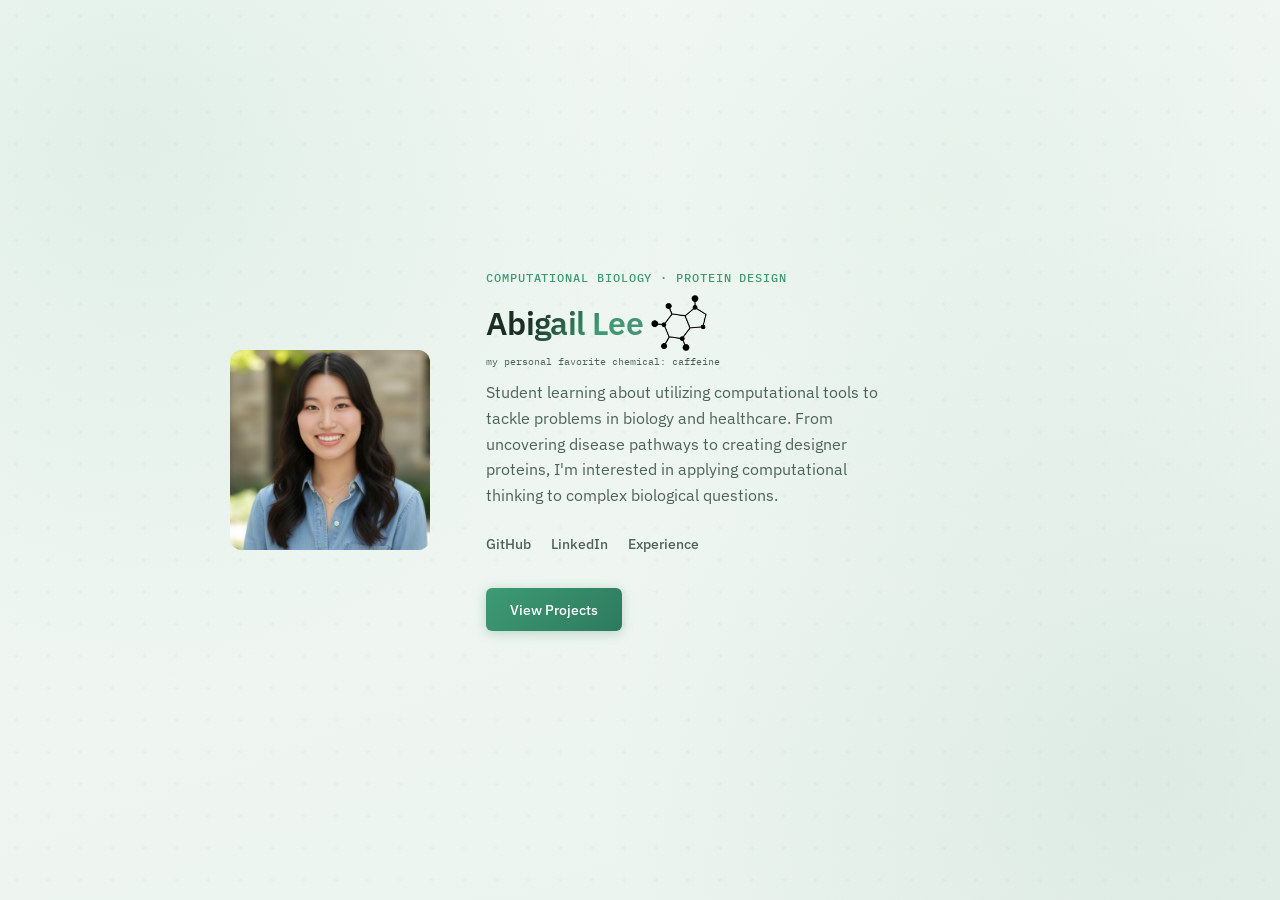
==== index.html @ e48bbbf2 "Rebuild personal site with projects and experience pages. Replace the old Modak template with a cust" ====
<!DOCTYPE html>
<html lang="en">
<head>
  <meta charset="utf-8">
  <meta name="viewport" content="width=device-width, initial-scale=1">
  <title>Abigail Lee</title>
  <meta name="description" content="Abigail Lee — protein design and computational biology">
  <link rel="preconnect" href="https://fonts.googleapis.com">
  <link rel="preconnect" href="https://fonts.gstatic.com" crossorigin>
  <link href="https://fonts.googleapis.com/css2?family=IBM+Plex+Mono:wght@500&family=IBM+Plex+Sans:wght@400;500;600&display=swap" rel="stylesheet">
  <link rel="stylesheet" href="css/main.css">
</head>
<body>
  <main class="page">
    <div class="card">
      <img class="headshot" src="images/headshot.jpg" alt="Abigail Lee">

      <div class="content">
        <p class="eyebrow">Computational Biology · Protein Design</p>
        <div class="name-block">
          <div class="name-line">
            <h1 class="name">Abigail Lee</h1>
            <img class="caffeine" src="images/caffeine.jpg" alt="Caffeine molecule">
          </div>
          <p class="caffeine-caption">my personal favorite chemical: caffeine</p>
        </div>
        <p class="bio">
            Student learning about utilizing computational tools to tackle problems 
            in biology and healthcare. From uncovering disease pathways to creating designer proteins,
            I'm interested in applying computational thinking to complex biological questions.
        </p>

        <nav class="links" aria-label="Social links">
          <a href="https://github.com/abbydaeun" target="_blank" rel="noopener noreferrer">GitHub</a>
          <a href="https://www.linkedin.com/in/abigail-lee-3aa8171b7/" target="_blank" rel="noopener noreferrer">LinkedIn</a>
          <a href="experience.html">Experience</a>
        </nav>

        <a class="btn" href="projects.html">View Projects</a>
      </div>
    </div>
  </main>
</body>
</html>
---- css/main.css ----
*,
*::before,
*::after {
  box-sizing: border-box;
  margin: 0;
  padding: 0;
}

:root {
  --bg: #f4f9f6;
  --bg-warm: #eaf3ed;
  --text: #1a2e24;
  --text-muted: #4d6358;
  --accent: #2d7a5f;
  --accent-hover: #1f5c47;
  --helix: #3d9b73;
  --sheet: #6bb88a;
  --coil: #4a8f7a;
  --backbone: #2a5244;
  --border: #cfe0d6;
  --card: #ffffff;
  --shadow: 0 4px 24px rgba(45, 122, 95, 0.12);
}

html,
body {
  height: 100%;
  overflow: hidden;
}

body {
  font-family: "IBM Plex Sans", -apple-system, BlinkMacSystemFont, "Segoe UI", sans-serif;
  background:
    radial-gradient(circle at 10% 15%, rgba(61, 155, 115, 0.1) 0%, transparent 40%),
    radial-gradient(circle at 90% 85%, rgba(74, 143, 122, 0.09) 0%, transparent 40%),
    radial-gradient(circle at 75% 20%, rgba(107, 184, 138, 0.08) 0%, transparent 35%),
    linear-gradient(160deg, var(--bg) 0%, var(--bg-warm) 100%);
  color: var(--text);
  line-height: 1.6;
  -webkit-font-smoothing: antialiased;
}

/* faint Cα backbone dot lattice */
body::before {
  content: "";
  position: fixed;
  inset: 0;
  background-image: radial-gradient(circle, rgba(45, 122, 95, 0.14) 1.2px, transparent 1.2px);
  background-size: 32px 32px;
  pointer-events: none;
  opacity: 0.45;
}


.page {
  position: relative;
  z-index: 1;
  height: 100vh;
  display: flex;
  align-items: center;
  justify-content: center;
  padding: 2rem;
}

.card {
  display: flex;
  align-items: center;
  gap: 3.5rem;
  max-width: 820px;
  width: 100%;
}

.headshot {
  flex-shrink: 0;
  display: block;
  width: 200px;
  height: 200px;
  border-radius: 12px;
  object-fit: cover;
  object-position: center 22%;
  background: var(--border);
}

.content {
  flex: 1;
  min-width: 0;
}

.eyebrow {
  font-family: "IBM Plex Mono", monospace;
  font-size: 0.72rem;
  font-weight: 500;
  letter-spacing: 0.08em;
  text-transform: uppercase;
  color: var(--helix);
  margin-bottom: 0.5rem;
}

.name-block {
  margin-bottom: 0.75rem;
}

.name-line {
  display: flex;
  align-items: center;
  gap: 0.5rem;
}

.name {
  font-size: 2rem;
  font-weight: 600;
  letter-spacing: -0.02em;
  margin-bottom: 0;
  background: linear-gradient(120deg, var(--text) 30%, var(--helix) 70%, var(--coil) 100%);
  -webkit-background-clip: text;
  -webkit-text-fill-color: transparent;
  background-clip: text;
}

.caffeine {
  width: 56px;
  height: auto;
  flex-shrink: 0;
  display: block;
}

.caffeine-caption {
  font-family: "IBM Plex Mono", monospace;
  font-size: 0.62rem;
  line-height: 1.35;
  color: var(--text-muted);
  margin-top: 0.25rem;
}

.bio {
  font-size: 1rem;
  color: var(--text-muted);
  max-width: 42ch;
  margin-bottom: 1.5rem;
}

.links {
  display: flex;
  gap: 1.25rem;
  margin-bottom: 2rem;
}

.links a {
  color: var(--text-muted);
  text-decoration: none;
  font-size: 0.9rem;
  font-weight: 500;
  transition: color 0.2s;
}

.links a:hover {
  color: var(--accent);
}

.btn {
  display: inline-block;
  padding: 0.65rem 1.5rem;
  background: linear-gradient(135deg, var(--helix) 0%, var(--accent) 100%);
  color: #fff;
  text-decoration: none;
  font-size: 0.9rem;
  font-weight: 500;
  border-radius: 6px;
  transition: opacity 0.2s, transform 0.2s;
  box-shadow: 0 2px 12px rgba(45, 122, 95, 0.28);
}

.btn:hover {
  opacity: 0.92;
  transform: translateY(-1px);
}

.btn-outline {
  background: transparent;
  color: var(--accent);
  border: 1.5px solid var(--accent);
  box-shadow: none;
}

.btn-outline:hover {
  background: var(--accent);
  color: #fff;
  opacity: 1;
}

/* Projects page */
.projects-page .card {
  flex-direction: column;
  align-items: stretch;
  max-width: 640px;
  gap: 2rem;
}

.projects-header {
  display: flex;
  align-items: baseline;
  justify-content: space-between;
  gap: 1rem;
}

.projects-header h1 {
  font-size: 1.75rem;
  font-weight: 600;
  letter-spacing: -0.02em;
  color: var(--text);
}

.project-list {
  list-style: none;
  display: flex;
  flex-direction: column;
  gap: 1rem;
}

.project-item {
  display: block;
  padding: 1.25rem 1.5rem;
  background: rgba(255, 255, 255, 0.88);
  backdrop-filter: blur(4px);
  border: 1px solid var(--border);
  border-left: 4px solid var(--helix);
  border-radius: 8px;
  text-decoration: none;
  color: inherit;
  transition: border-color 0.2s, box-shadow 0.2s, transform 0.2s;
}

.project-item:hover {
  border-left-color: var(--sheet);
  box-shadow: var(--shadow);
  transform: translateX(3px);
}

.project-item h2 {
  font-size: 1.05rem;
  font-weight: 600;
  margin-bottom: 0.25rem;
}

.project-item p {
  font-size: 0.875rem;
  color: var(--text-muted);
}

.project-tags {
  font-family: "IBM Plex Mono", monospace;
  font-size: 0.75rem;
  color: var(--backbone);
  margin-top: 0.5rem;
  letter-spacing: 0.02em;
}

html:has(.projects-page),
body:has(.projects-page) {
  height: auto;
  min-height: 100%;
  overflow: auto;
}

.projects-page {
  min-height: 100vh;
  height: auto;
  align-items: flex-start;
  padding-top: 3rem;
  padding-bottom: 3rem;
}

.projects-page .card {
  max-width: 720px;
}

.experience-card {
  padding: 2rem 2.25rem;
  background: rgba(255, 255, 255, 0.88);
  backdrop-filter: blur(4px);
  border: 1px solid var(--border);
  border-radius: 12px;
  box-shadow: var(--shadow);
}

.experience-list {
  list-style: none;
  display: flex;
  flex-direction: column;
  gap: 1.25rem;
}

.experience-item {
  padding-bottom: 1.25rem;
  border-bottom: 1px solid var(--border);
}

.experience-item:last-child {
  padding-bottom: 0;
  border-bottom: none;
}

.experience-item h2 {
  font-size: 1rem;
  font-weight: 600;
  margin-bottom: 0.25rem;
}

.experience-meta {
  font-family: "IBM Plex Mono", monospace;
  font-size: 0.72rem;
  color: var(--backbone);
  margin-bottom: 0;
  letter-spacing: 0.02em;
}

@media (max-width: 700px) {
  .card {
    flex-direction: column;
    text-align: center;
    gap: 2rem;
  }

  .name-line {
    justify-content: center;
  }

  .bio {
    max-width: none;
  }

  .links {
    justify-content: center;
  }

  .headshot {
    width: 160px;
    height: 160px;
  }

  .projects-header {
    flex-direction: column;
    align-items: center;
    text-align: center;
  }
}
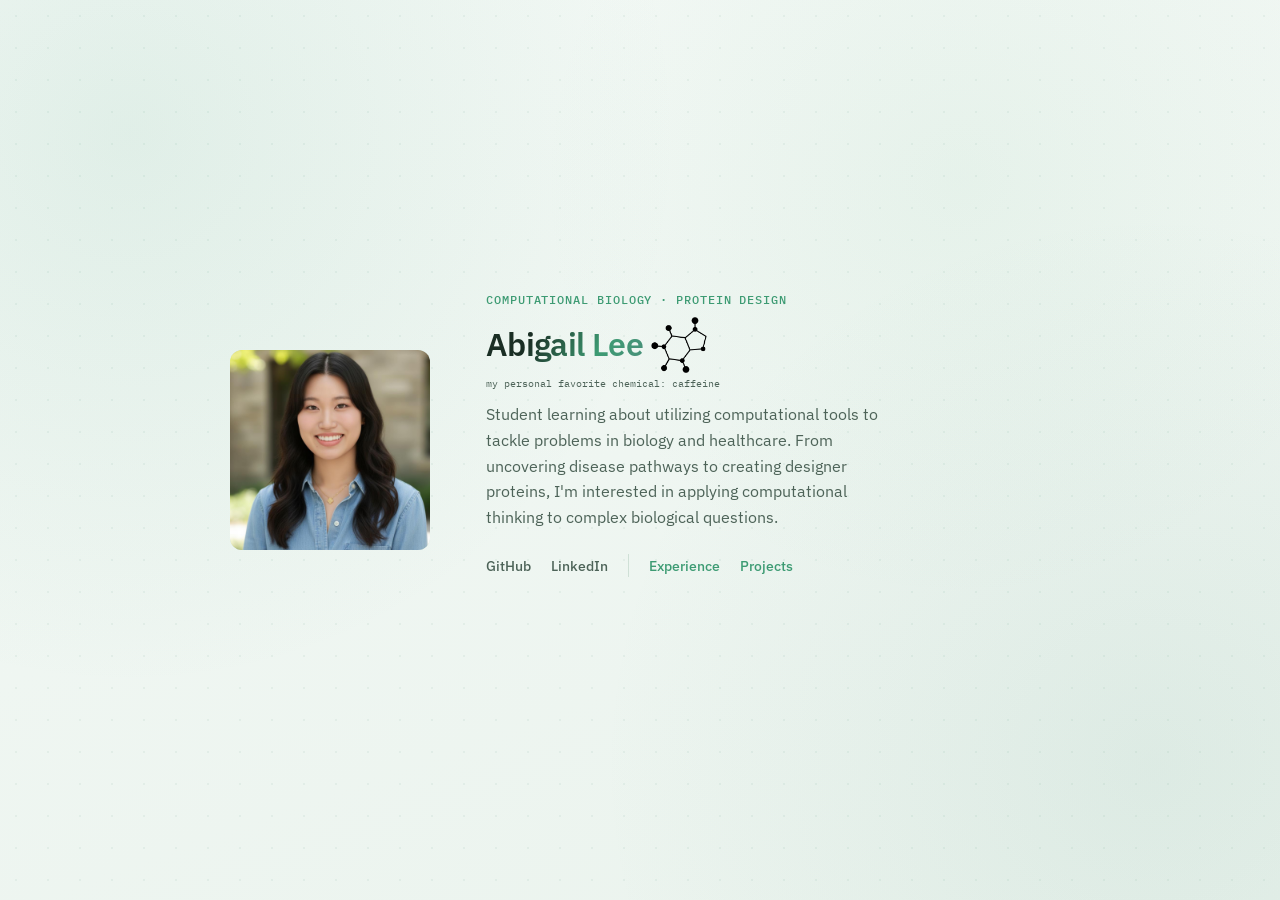
==== commit 9832fca0: "reformatted experience page" ====
--- a/index.html
+++ b/index.html
@@ -34,9 +34,8 @@
           <a href="https://github.com/abbydaeun" target="_blank" rel="noopener noreferrer">GitHub</a>
           <a href="https://www.linkedin.com/in/abigail-lee-3aa8171b7/" target="_blank" rel="noopener noreferrer">LinkedIn</a>
           <a href="experience.html">Experience</a>
+          <a href="projects.html">Projects</a>
         </nav>
-
-        <a class="btn" href="projects.html">View Projects</a>
       </div>
     </div>
   </main>
--- a/css/main.css
+++ b/css/main.css
@@ -153,8 +153,21 @@
   transition: color 0.2s;
 }
 
+.links a:not([target="_blank"]) {
+  color: var(--helix);
+}
+
+.links a[href="experience.html"] {
+  border-left: 1px solid var(--border);
+  padding-left: 1.25rem;
+}
+
 .links a:hover {
   color: var(--accent);
+}
+
+.links a:not([target="_blank"]):hover {
+  color: var(--sheet);
 }
 
 .btn {
@@ -208,51 +221,17 @@
   font-weight: 600;
   letter-spacing: -0.02em;
   color: var(--text);
-}
-
-.project-list {
-  list-style: none;
-  display: flex;
-  flex-direction: column;
-  gap: 1rem;
-}
-
-.project-item {
+  margin-bottom: 0;
+}
+
+.project-link {
   display: block;
-  padding: 1.25rem 1.5rem;
-  background: rgba(255, 255, 255, 0.88);
-  backdrop-filter: blur(4px);
-  border: 1px solid var(--border);
-  border-left: 4px solid var(--helix);
-  border-radius: 8px;
   text-decoration: none;
   color: inherit;
-  transition: border-color 0.2s, box-shadow 0.2s, transform 0.2s;
-}
-
-.project-item:hover {
-  border-left-color: var(--sheet);
-  box-shadow: var(--shadow);
-  transform: translateX(3px);
-}
-
-.project-item h2 {
-  font-size: 1.05rem;
-  font-weight: 600;
-  margin-bottom: 0.25rem;
-}
-
-.project-item p {
-  font-size: 0.875rem;
-  color: var(--text-muted);
-}
-
-.project-tags {
-  font-family: "IBM Plex Mono", monospace;
-  font-size: 0.75rem;
-  color: var(--backbone);
-  margin-top: 0.5rem;
-  letter-spacing: 0.02em;
+}
+
+.project-link:hover h2 {
+  color: var(--accent);
 }
 
 html:has(.projects-page),
@@ -268,6 +247,13 @@
   align-items: flex-start;
   padding-top: 3rem;
   padding-bottom: 3rem;
+}
+
+.experience-page {
+  align-items: center;
+  justify-content: center;
+  padding-top: 2rem;
+  padding-bottom: 2rem;
 }
 
 .projects-page .card {
@@ -283,11 +269,108 @@
   box-shadow: var(--shadow);
 }
 
+.experience-header {
+  align-items: flex-start;
+}
+
+.back-link {
+  color: var(--text-muted);
+  text-decoration: none;
+  font-size: 0.9rem;
+  font-weight: 500;
+  transition: color 0.2s;
+  flex-shrink: 0;
+}
+
+.back-link:hover {
+  color: var(--accent);
+}
+
+.experience-page .card {
+  gap: 1.25rem;
+}
+
+.experience-page .experience-card {
+  padding: 1.5rem 2rem;
+  background: rgba(255, 255, 255, 0.62);
+  backdrop-filter: blur(8px);
+  border: 1px solid rgba(207, 224, 214, 0.75);
+  border-radius: 12px;
+  box-shadow: none;
+}
+
+.title-icon {
+  width: 44px;
+  height: auto;
+  flex-shrink: 0;
+  display: block;
+  transform: translateY(0.06em);
+}
+
+.title-caption {
+  font-family: "IBM Plex Mono", monospace;
+  font-size: 0.62rem;
+  line-height: 1.35;
+  color: var(--text-muted);
+  margin-top: 0.25rem;
+}
+
+.experience-page .experience-title-line h1 {
+  font-size: 1.5rem;
+}
+
+.experience-page .title-icon {
+  width: 36px;
+}
+
+.experience-page .title-caption {
+  font-size: 0.58rem;
+  margin-top: 0.15rem;
+}
+
+.experience-section + .experience-section {
+  margin-top: 1.75rem;
+}
+
+.experience-page .experience-section + .experience-section {
+  margin-top: 1rem;
+}
+
+.experience-section-title {
+  font-size: 0.85rem;
+  font-family: "IBM Plex Mono", monospace;
+  font-weight: 500;
+  letter-spacing: 0.08em;
+  text-transform: uppercase;
+  color: var(--helix);
+  margin-bottom: 1rem;
+}
+
+.experience-page .experience-section-title {
+  font-size: 0.75rem;
+  margin-bottom: 0.5rem;
+}
+
+.experience-title-line {
+  display: flex;
+  align-items: center;
+  gap: 0.25rem;
+}
+
+.experience-title-line h1 {
+  margin-bottom: 0;
+  line-height: 1;
+}
+
 .experience-list {
   list-style: none;
   display: flex;
   flex-direction: column;
   gap: 1.25rem;
+}
+
+.experience-page .experience-list {
+  gap: 0.5rem;
 }
 
 .experience-item {
@@ -295,6 +378,14 @@
   border-bottom: 1px solid var(--border);
 }
 
+.experience-page .experience-item {
+  display: flex;
+  justify-content: space-between;
+  align-items: baseline;
+  gap: 1rem;
+  padding-bottom: 0.5rem;
+}
+
 .experience-item:last-child {
   padding-bottom: 0;
   border-bottom: none;
@@ -303,7 +394,23 @@
 .experience-item h2 {
   font-size: 1rem;
   font-weight: 600;
+  margin-bottom: 0;
+}
+
+.experience-page .experience-item h2 {
+  flex: 1;
+  min-width: 0;
+  font-size: 0.82rem;
+  font-weight: 500;
+  line-height: 1.35;
+}
+
+.experience-item:has(.experience-meta) h2 {
   margin-bottom: 0.25rem;
+}
+
+.experience-page .experience-item:has(.experience-meta) h2 {
+  margin-bottom: 0;
 }
 
 .experience-meta {
@@ -312,6 +419,13 @@
   color: var(--backbone);
   margin-bottom: 0;
   letter-spacing: 0.02em;
+}
+
+.experience-page .experience-meta {
+  flex-shrink: 0;
+  font-size: 0.62rem;
+  text-align: right;
+  white-space: nowrap;
 }
 
 @media (max-width: 700px) {
@@ -343,4 +457,15 @@
     align-items: center;
     text-align: center;
   }
-}
+
+  .experience-page .experience-item {
+    flex-direction: column;
+    align-items: flex-start;
+    gap: 0.15rem;
+  }
+
+  .experience-page .experience-meta {
+    text-align: left;
+    white-space: normal;
+  }
+}
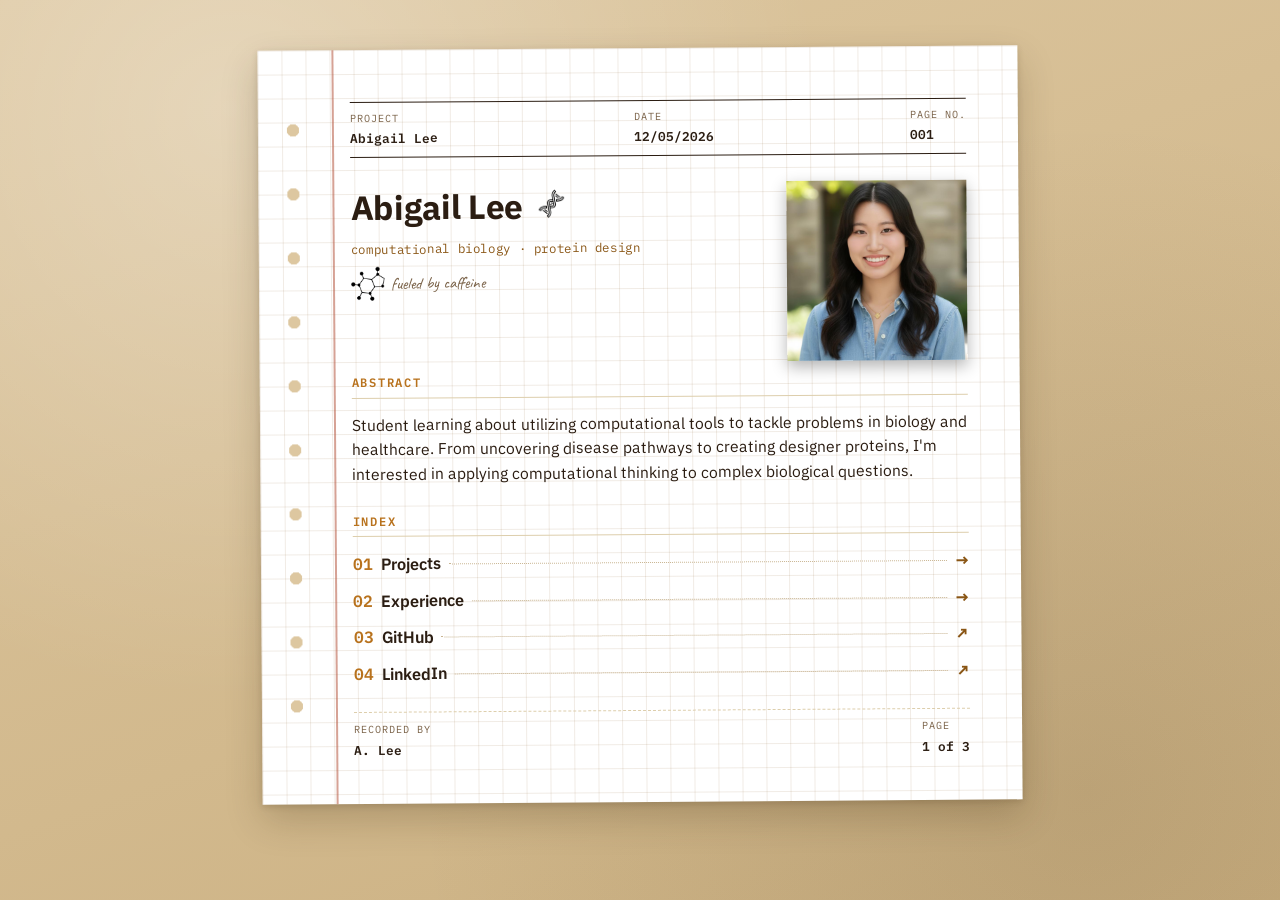
==== commit 115729c3: "Redesign site as a chemistry lab notebook" ====
--- a/index.html
+++ b/index.html
@@ -7,37 +7,72 @@
   <meta name="description" content="Abigail Lee — protein design and computational biology">
   <link rel="preconnect" href="https://fonts.googleapis.com">
   <link rel="preconnect" href="https://fonts.gstatic.com" crossorigin>
-  <link href="https://fonts.googleapis.com/css2?family=IBM+Plex+Mono:wght@500&family=IBM+Plex+Sans:wght@400;500;600&display=swap" rel="stylesheet">
+  <link href="https://fonts.googleapis.com/css2?family=Caveat:wght@600&family=IBM+Plex+Mono:wght@400;500;600&family=IBM+Plex+Sans:wght@400;500;600;700&display=swap" rel="stylesheet">
   <link rel="stylesheet" href="css/main.css">
 </head>
 <body>
-  <main class="page">
-    <div class="card">
-      <img class="headshot" src="images/headshot.jpg" alt="Abigail Lee">
+  <div class="notebook-wrap">
+    <div class="notebook">
+      <div class="notebook-meta">
+        <div><span class="meta-label">Project</span><span class="meta-value">Abigail Lee</span></div>
+        <div><span class="meta-label">Date</span><span class="meta-value" id="lab-date">--/--/----</span></div>
+        <div><span class="meta-label">Page No.</span><span class="meta-value">001</span></div>
+      </div>
 
-      <div class="content">
-        <p class="eyebrow">Computational Biology · Protein Design</p>
-        <div class="name-block">
-          <div class="name-line">
-            <h1 class="name">Abigail Lee</h1>
-            <img class="caffeine" src="images/caffeine.jpg" alt="Caffeine molecule">
-          </div>
-          <p class="caffeine-caption">my personal favorite chemical: caffeine</p>
-        </div>
-        <p class="bio">
-            Student learning about utilizing computational tools to tackle problems 
-            in biology and healthcare. From uncovering disease pathways to creating designer proteins,
-            I'm interested in applying computational thinking to complex biological questions.
-        </p>
+      <img class="stamp-photo" src="images/headshot.jpg" alt="Abigail Lee">
 
-        <nav class="links" aria-label="Social links">
-          <a href="https://github.com/abbydaeun" target="_blank" rel="noopener noreferrer">GitHub</a>
-          <a href="https://www.linkedin.com/in/abigail-lee-3aa8171b7/" target="_blank" rel="noopener noreferrer">LinkedIn</a>
-          <a href="experience.html">Experience</a>
-          <a href="projects.html">Projects</a>
-        </nav>
+      <div class="notebook-title-row">
+        <h1 class="notebook-title">Abigail Lee</h1>
+        <img class="title-icon" src="images/dna.png" alt="DNA helix">
+      </div>
+      <p class="notebook-tagline">computational biology &middot; protein design</p>
+      <p class="fact-line"><img src="images/caffeine.jpg" alt="Caffeine molecule"> fueled by caffeine</p>
+
+      <p class="section-label">Abstract</p>
+      <p class="notebook-text">
+        Student learning about utilizing computational tools to tackle problems in biology
+        and healthcare. From uncovering disease pathways to creating designer proteins, I'm
+        interested in applying computational thinking to complex biological questions.
+      </p>
+
+      <p class="section-label">Index</p>
+      <nav class="notebook-index" aria-label="Site navigation">
+        <a class="index-item" href="projects.html">
+          <span class="index-num">01</span>
+          <span class="index-name">Projects</span>
+          <span class="index-leader"></span>
+          <span class="index-arrow">&rarr;</span>
+        </a>
+        <a class="index-item" href="experience.html">
+          <span class="index-num">02</span>
+          <span class="index-name">Experience</span>
+          <span class="index-leader"></span>
+          <span class="index-arrow">&rarr;</span>
+        </a>
+        <a class="index-item" href="https://github.com/abbydaeun" target="_blank" rel="noopener noreferrer">
+          <span class="index-num">03</span>
+          <span class="index-name">GitHub</span>
+          <span class="index-leader"></span>
+          <span class="index-arrow">&#8599;</span>
+        </a>
+        <a class="index-item" href="https://www.linkedin.com/in/abigail-lee-3aa8171b7/" target="_blank" rel="noopener noreferrer">
+          <span class="index-num">04</span>
+          <span class="index-name">LinkedIn</span>
+          <span class="index-leader"></span>
+          <span class="index-arrow">&#8599;</span>
+        </a>
+      </nav>
+
+      <div class="notebook-footer">
+        <div><span class="meta-label">Recorded by</span><span class="meta-value">A. Lee</span></div>
+        <div><span class="meta-label">Page</span><span class="meta-value">1 of 3</span></div>
       </div>
     </div>
-  </main>
+  </div>
+
+  <script>
+    var now = new Date();
+    document.getElementById('lab-date').textContent = now.toLocaleDateString('en-US', { month: '2-digit', day: '2-digit', year: 'numeric' });
+  </script>
 </body>
 </html>
--- a/css/main.css
+++ b/css/main.css
@@ -4,468 +4,390 @@
   box-sizing: border-box;
   margin: 0;
   padding: 0;
+  cursor: url("../images/pencil-cursor.svg") 5 32, url("../images/pencil-cursor.png") 5 32, auto;
 }
 
 :root {
-  --bg: #f4f9f6;
-  --bg-warm: #eaf3ed;
-  --text: #1a2e24;
-  --text-muted: #4d6358;
-  --accent: #2d7a5f;
-  --accent-hover: #1f5c47;
-  --helix: #3d9b73;
-  --sheet: #6bb88a;
-  --coil: #4a8f7a;
-  --backbone: #2a5244;
-  --border: #cfe0d6;
-  --card: #ffffff;
-  --shadow: 0 4px 24px rgba(45, 122, 95, 0.12);
+  --page-bg: #ddc7a0;
+  --page-bg-2: #cbb081;
+  --paper: #ffffff;
+  --grid-line: rgba(139, 94, 42, 0.12);
+  --margin-line: #b5573f;
+  --ink: #2b1d12;
+  --ink-soft: #7a6248;
+  --ink-faint: #c9b592;
+  --rule: #ddceac;
+  --amber: #b8721d;
+  --amber-dark: #8a5615;
+  --shadow: 0 16px 36px rgba(59, 40, 15, 0.22), 0 2px 6px rgba(59, 40, 15, 0.16);
 }
 
 html,
 body {
-  height: 100%;
-  overflow: hidden;
+  min-height: 100%;
 }
 
 body {
   font-family: "IBM Plex Sans", -apple-system, BlinkMacSystemFont, "Segoe UI", sans-serif;
   background:
-    radial-gradient(circle at 10% 15%, rgba(61, 155, 115, 0.1) 0%, transparent 40%),
-    radial-gradient(circle at 90% 85%, rgba(74, 143, 122, 0.09) 0%, transparent 40%),
-    radial-gradient(circle at 75% 20%, rgba(107, 184, 138, 0.08) 0%, transparent 35%),
-    linear-gradient(160deg, var(--bg) 0%, var(--bg-warm) 100%);
-  color: var(--text);
-  line-height: 1.6;
+    radial-gradient(circle at 18% 12%, rgba(255, 255, 255, 0.3) 0%, transparent 45%),
+    radial-gradient(circle at 85% 88%, rgba(59, 40, 15, 0.12) 0%, transparent 50%),
+    linear-gradient(160deg, var(--page-bg) 0%, var(--page-bg-2) 100%);
+  color: var(--ink);
+  line-height: 1.55;
   -webkit-font-smoothing: antialiased;
-}
-
-/* faint Cα backbone dot lattice */
-body::before {
+  min-height: 100vh;
+  padding: 3rem 1rem 4rem;
+  display: flex;
+  justify-content: center;
+}
+
+.mono {
+  font-family: "IBM Plex Mono", ui-monospace, SFMono-Regular, monospace;
+}
+
+/* ----- notebook shell ----- */
+
+.notebook-wrap {
+  width: 100%;
+  max-width: 760px;
+}
+
+.notebook {
+  position: relative;
+  background-color: var(--paper);
+  background-image:
+    linear-gradient(var(--grid-line) 1px, transparent 1px),
+    linear-gradient(90deg, var(--grid-line) 1px, transparent 1px);
+  background-size: 24px 24px;
+  padding: 3.25rem 3.25rem 2.75rem 5.75rem;
+  box-shadow: var(--shadow);
+  transform: rotate(-0.4deg);
+}
+
+.notebook::before {
   content: "";
-  position: fixed;
-  inset: 0;
-  background-image: radial-gradient(circle, rgba(45, 122, 95, 0.14) 1.2px, transparent 1.2px);
-  background-size: 32px 32px;
-  pointer-events: none;
-  opacity: 0.45;
-}
-
-
-.page {
-  position: relative;
-  z-index: 1;
-  height: 100vh;
+  position: absolute;
+  top: 0;
+  bottom: 0;
+  left: 4.6rem;
+  width: 2px;
+  background: var(--margin-line);
+  opacity: 0.55;
+}
+
+.notebook::after {
+  content: "";
+  position: absolute;
+  top: 3rem;
+  bottom: 3rem;
+  left: 1.6rem;
+  width: 18px;
+  background-image: radial-gradient(circle, var(--page-bg) 6px, transparent 6.5px);
+  background-size: 18px 64px;
+  background-repeat: repeat-y;
+}
+
+/* ----- header meta table ----- */
+
+.notebook-meta {
+  display: flex;
+  justify-content: space-between;
+  gap: 0.75rem;
+  border-top: 1.5px solid var(--ink);
+  border-bottom: 1.5px solid var(--ink);
+  padding: 0.5rem 0;
+  margin-bottom: 1.5rem;
+}
+
+.notebook-meta > div,
+.notebook-footer > div {
+  display: flex;
+  flex-direction: column;
+  gap: 0.15rem;
+  min-width: 0;
+}
+
+.meta-label {
+  font-family: "IBM Plex Mono", monospace;
+  font-size: 0.64rem;
+  text-transform: uppercase;
+  letter-spacing: 0.1em;
+  color: var(--ink-soft);
+}
+
+.meta-value {
+  font-family: "IBM Plex Mono", monospace;
+  font-size: 0.8rem;
+  font-weight: 600;
+  color: var(--ink);
+  white-space: nowrap;
+  overflow: hidden;
+  text-overflow: ellipsis;
+}
+
+/* ----- return tab (sub pages) ----- */
+
+.return-tab {
+  display: inline-block;
+  margin-bottom: 1.1rem;
+  color: var(--amber-dark);
+  text-decoration: none;
+  font-family: "IBM Plex Mono", monospace;
+  font-size: 0.68rem;
+  font-weight: 600;
+  text-transform: uppercase;
+  letter-spacing: 0.08em;
+  border-bottom: 1px dashed var(--amber-dark);
+}
+
+.return-tab:hover {
+  color: var(--ink);
+  border-color: var(--ink);
+}
+
+/* ----- title ----- */
+
+.notebook-title-row {
   display: flex;
   align-items: center;
-  justify-content: center;
-  padding: 2rem;
-}
-
-.card {
-  display: flex;
-  align-items: center;
-  gap: 3.5rem;
-  max-width: 820px;
-  width: 100%;
-}
-
-.headshot {
-  flex-shrink: 0;
-  display: block;
-  width: 200px;
-  height: 200px;
-  border-radius: 12px;
-  object-fit: cover;
-  object-position: center 22%;
-  background: var(--border);
-}
-
-.content {
-  flex: 1;
-  min-width: 0;
-}
-
-.eyebrow {
-  font-family: "IBM Plex Mono", monospace;
-  font-size: 0.72rem;
-  font-weight: 500;
-  letter-spacing: 0.08em;
-  text-transform: uppercase;
-  color: var(--helix);
-  margin-bottom: 0.5rem;
-}
-
-.name-block {
-  margin-bottom: 0.75rem;
-}
-
-.name-line {
-  display: flex;
-  align-items: center;
-  gap: 0.5rem;
-}
-
-.name {
-  font-size: 2rem;
-  font-weight: 600;
-  letter-spacing: -0.02em;
-  margin-bottom: 0;
-  background: linear-gradient(120deg, var(--text) 30%, var(--helix) 70%, var(--coil) 100%);
-  -webkit-background-clip: text;
-  -webkit-text-fill-color: transparent;
-  background-clip: text;
-}
-
-.caffeine {
-  width: 56px;
+  gap: 0.55rem;
+}
+
+.title-icon {
+  width: 40px;
   height: auto;
   flex-shrink: 0;
   display: block;
 }
 
-.caffeine-caption {
-  font-family: "IBM Plex Mono", monospace;
-  font-size: 0.62rem;
-  line-height: 1.35;
-  color: var(--text-muted);
-  margin-top: 0.25rem;
-}
-
-.bio {
-  font-size: 1rem;
-  color: var(--text-muted);
-  max-width: 42ch;
-  margin-bottom: 1.5rem;
-}
-
-.links {
-  display: flex;
-  gap: 1.25rem;
-  margin-bottom: 2rem;
-}
-
-.links a {
-  color: var(--text-muted);
-  text-decoration: none;
-  font-size: 0.9rem;
-  font-weight: 500;
-  transition: color 0.2s;
-}
-
-.links a:not([target="_blank"]) {
-  color: var(--helix);
-}
-
-.links a[href="experience.html"] {
-  border-left: 1px solid var(--border);
-  padding-left: 1.25rem;
-}
-
-.links a:hover {
-  color: var(--accent);
-}
-
-.links a:not([target="_blank"]):hover {
-  color: var(--sheet);
-}
-
-.btn {
-  display: inline-block;
-  padding: 0.65rem 1.5rem;
-  background: linear-gradient(135deg, var(--helix) 0%, var(--accent) 100%);
-  color: #fff;
-  text-decoration: none;
-  font-size: 0.9rem;
-  font-weight: 500;
-  border-radius: 6px;
-  transition: opacity 0.2s, transform 0.2s;
-  box-shadow: 0 2px 12px rgba(45, 122, 95, 0.28);
-}
-
-.btn:hover {
-  opacity: 0.92;
-  transform: translateY(-1px);
-}
-
-.btn-outline {
-  background: transparent;
-  color: var(--accent);
-  border: 1.5px solid var(--accent);
-  box-shadow: none;
-}
-
-.btn-outline:hover {
-  background: var(--accent);
-  color: #fff;
-  opacity: 1;
-}
-
-/* Projects page */
-.projects-page .card {
+.notebook-title {
+  font-size: 2.1rem;
+  font-weight: 700;
+  letter-spacing: -0.01em;
+  color: var(--ink);
+}
+
+.notebook-title--sub {
+  font-size: 1.65rem;
+}
+
+.notebook-tagline {
+  font-family: "IBM Plex Mono", monospace;
+  font-size: 0.78rem;
+  color: var(--amber-dark);
+  letter-spacing: 0.05em;
+  margin-top: 0.35rem;
+}
+
+/* ----- margin doodle ----- */
+
+.margin-note {
+  float: right;
+  width: 74px;
+  margin: 0.1rem 0 0.6rem 1rem;
+  text-align: center;
+  transform: rotate(4deg);
+}
+
+.margin-note img {
+  width: 100%;
+  display: block;
+  filter: sepia(0.25) contrast(1.02);
+}
+
+.margin-note span {
+  display: block;
+  font-family: "Caveat", cursive;
+  font-size: 0.95rem;
+  color: var(--ink-soft);
+  margin-top: 0.2rem;
+  line-height: 1.1;
+}
+
+.fact-line {
+  display: flex;
+  align-items: center;
+  gap: 0.4rem;
+  font-family: "Caveat", cursive;
+  font-size: 1.05rem;
+  color: var(--ink-soft);
+  margin-top: 0.5rem;
+}
+
+.fact-line img {
+  width: 34px;
+  height: 34px;
+  object-fit: contain;
+  filter: sepia(0.25) contrast(1.02);
+}
+
+.stamp-photo {
+  float: right;
+  width: 180px;
+  height: 180px;
+  object-fit: cover;
+  object-position: center 22%;
+  margin: 0.1rem 0 0.6rem 1.5rem;
+  box-shadow: 0 6px 16px rgba(0, 0, 0, 0.3);
+}
+
+/* ----- section content ----- */
+
+.section-label {
+  clear: both;
+  font-family: "IBM Plex Mono", monospace;
+  font-size: 0.76rem;
+  font-weight: 600;
+  text-transform: uppercase;
+  letter-spacing: 0.14em;
+  color: var(--amber);
+  border-bottom: 1px solid var(--rule);
+  padding-bottom: 0.35rem;
+  margin: 1.6rem 0 0.9rem;
+}
+
+.notebook-title-row + .notebook-tagline + .section-label,
+.notebook-title-row + .section-label {
+  margin-top: 1.1rem;
+}
+
+.notebook-text {
+  font-size: 0.98rem;
+  color: var(--ink);
+  max-width: 62ch;
+}
+
+/* ----- index / item list ----- */
+
+.notebook-index,
+.notebook-list {
+  list-style: none;
+  display: flex;
   flex-direction: column;
-  align-items: stretch;
-  max-width: 640px;
-  gap: 2rem;
-}
-
-.projects-header {
+  gap: 0.7rem;
+}
+
+.index-item,
+.list-row {
   display: flex;
   align-items: baseline;
-  justify-content: space-between;
-  gap: 1rem;
-}
-
-.projects-header h1 {
-  font-size: 1.75rem;
-  font-weight: 600;
-  letter-spacing: -0.02em;
-  color: var(--text);
-  margin-bottom: 0;
-}
-
-.project-link {
-  display: block;
+  gap: 0.5em;
   text-decoration: none;
   color: inherit;
-}
-
-.project-link:hover h2 {
-  color: var(--accent);
-}
-
-html:has(.projects-page),
-body:has(.projects-page) {
-  height: auto;
-  min-height: 100%;
-  overflow: auto;
-}
-
-.projects-page {
-  min-height: 100vh;
-  height: auto;
-  align-items: flex-start;
-  padding-top: 3rem;
-  padding-bottom: 3rem;
-}
-
-.experience-page {
-  align-items: center;
-  justify-content: center;
-  padding-top: 2rem;
-  padding-bottom: 2rem;
-}
-
-.projects-page .card {
-  max-width: 720px;
-}
-
-.experience-card {
-  padding: 2rem 2.25rem;
-  background: rgba(255, 255, 255, 0.88);
-  backdrop-filter: blur(4px);
-  border: 1px solid var(--border);
-  border-radius: 12px;
-  box-shadow: var(--shadow);
-}
-
-.experience-header {
-  align-items: flex-start;
-}
-
-.back-link {
-  color: var(--text-muted);
-  text-decoration: none;
-  font-size: 0.9rem;
-  font-weight: 500;
-  transition: color 0.2s;
+  font-size: 1.02rem;
+}
+
+.list-row {
+  flex-wrap: wrap;
+  row-gap: 0.15rem;
+}
+
+.index-num {
+  font-family: "IBM Plex Mono", monospace;
+  font-weight: 600;
+  color: var(--amber);
   flex-shrink: 0;
 }
 
-.back-link:hover {
-  color: var(--accent);
-}
-
-.experience-page .card {
-  gap: 1.25rem;
-}
-
-.experience-page .experience-card {
-  padding: 1.5rem 2rem;
-  background: rgba(255, 255, 255, 0.62);
-  backdrop-filter: blur(8px);
-  border: 1px solid rgba(207, 224, 214, 0.75);
-  border-radius: 12px;
-  box-shadow: none;
-}
-
-.title-icon {
-  width: 44px;
-  height: auto;
+.index-name,
+.list-name {
+  font-weight: 600;
+  color: var(--ink);
+  min-width: 0;
+}
+
+.index-leader {
+  flex: 1;
+  min-width: 0.75em;
+  border-bottom: 1px dotted var(--ink-faint);
+  transform: translateY(-0.3em);
+}
+
+.index-arrow {
   flex-shrink: 0;
-  display: block;
-  transform: translateY(0.06em);
-}
-
-.title-caption {
-  font-family: "IBM Plex Mono", monospace;
-  font-size: 0.62rem;
-  line-height: 1.35;
-  color: var(--text-muted);
-  margin-top: 0.25rem;
-}
-
-.experience-page .experience-title-line h1 {
-  font-size: 1.5rem;
-}
-
-.experience-page .title-icon {
-  width: 36px;
-}
-
-.experience-page .title-caption {
-  font-size: 0.58rem;
-  margin-top: 0.15rem;
-}
-
-.experience-section + .experience-section {
-  margin-top: 1.75rem;
-}
-
-.experience-page .experience-section + .experience-section {
-  margin-top: 1rem;
-}
-
-.experience-section-title {
-  font-size: 0.85rem;
-  font-family: "IBM Plex Mono", monospace;
-  font-weight: 500;
-  letter-spacing: 0.08em;
-  text-transform: uppercase;
-  color: var(--helix);
-  margin-bottom: 1rem;
-}
-
-.experience-page .experience-section-title {
-  font-size: 0.75rem;
-  margin-bottom: 0.5rem;
-}
-
-.experience-title-line {
-  display: flex;
-  align-items: center;
-  gap: 0.25rem;
-}
-
-.experience-title-line h1 {
-  margin-bottom: 0;
-  line-height: 1;
-}
-
-.experience-list {
-  list-style: none;
-  display: flex;
-  flex-direction: column;
-  gap: 1.25rem;
-}
-
-.experience-page .experience-list {
-  gap: 0.5rem;
-}
-
-.experience-item {
-  padding-bottom: 1.25rem;
-  border-bottom: 1px solid var(--border);
-}
-
-.experience-page .experience-item {
+  color: var(--amber-dark);
+  font-weight: 700;
+}
+
+a.index-item:hover,
+a.list-row:hover {
+  color: var(--amber-dark);
+}
+
+a.index-item:hover .index-leader {
+  border-color: var(--amber-dark);
+}
+
+.list-detail {
+  flex-basis: 100%;
+  margin-left: 1.6em;
+  font-family: "IBM Plex Mono", monospace;
+  font-size: 0.76rem;
+  color: var(--ink-soft);
+}
+
+/* ----- footer ----- */
+
+.notebook-footer {
+  clear: both;
   display: flex;
   justify-content: space-between;
-  align-items: baseline;
-  gap: 1rem;
-  padding-bottom: 0.5rem;
-}
-
-.experience-item:last-child {
-  padding-bottom: 0;
-  border-bottom: none;
-}
-
-.experience-item h2 {
-  font-size: 1rem;
-  font-weight: 600;
-  margin-bottom: 0;
-}
-
-.experience-page .experience-item h2 {
-  flex: 1;
-  min-width: 0;
-  font-size: 0.82rem;
-  font-weight: 500;
-  line-height: 1.35;
-}
-
-.experience-item:has(.experience-meta) h2 {
-  margin-bottom: 0.25rem;
-}
-
-.experience-page .experience-item:has(.experience-meta) h2 {
-  margin-bottom: 0;
-}
-
-.experience-meta {
-  font-family: "IBM Plex Mono", monospace;
-  font-size: 0.72rem;
-  color: var(--backbone);
-  margin-bottom: 0;
-  letter-spacing: 0.02em;
-}
-
-.experience-page .experience-meta {
-  flex-shrink: 0;
-  font-size: 0.62rem;
-  text-align: right;
-  white-space: nowrap;
-}
-
-@media (max-width: 700px) {
-  .card {
-    flex-direction: column;
-    text-align: center;
-    gap: 2rem;
-  }
-
-  .name-line {
-    justify-content: center;
-  }
-
-  .bio {
-    max-width: none;
-  }
-
-  .links {
-    justify-content: center;
-  }
-
-  .headshot {
-    width: 160px;
-    height: 160px;
-  }
-
-  .projects-header {
-    flex-direction: column;
-    align-items: center;
-    text-align: center;
-  }
-
-  .experience-page .experience-item {
-    flex-direction: column;
-    align-items: flex-start;
-    gap: 0.15rem;
-  }
-
-  .experience-page .experience-meta {
-    text-align: left;
-    white-space: normal;
-  }
-}
+  gap: 0.75rem;
+  border-top: 1px dashed var(--rule);
+  margin-top: 1.6rem;
+  padding-top: 0.6rem;
+}
+
+.notebook-note {
+  clear: both;
+  font-family: "Caveat", cursive;
+  font-size: 1.05rem;
+  color: var(--ink-soft);
+  text-align: center;
+  margin-top: 0.9rem;
+}
+
+@media (max-width: 480px) {
+  body {
+    padding: 2rem 0.5rem 3rem;
+  }
+
+  .notebook {
+    padding: 2.2rem 1.3rem 1.7rem 3.6rem;
+  }
+
+  .notebook::before {
+    left: 2.75rem;
+  }
+
+  .notebook::after {
+    left: 0.85rem;
+  }
+
+  .notebook-title {
+    font-size: 1.5rem;
+  }
+
+  .notebook-title--sub {
+    font-size: 1.3rem;
+  }
+
+  .notebook-text {
+    font-size: 0.88rem;
+  }
+
+  .index-item,
+  .list-row {
+    font-size: 0.88rem;
+  }
+
+  .stamp-photo {
+    width: 68px;
+    height: 68px;
+  }
+
+  .title-icon {
+    width: 30px;
+  }
+}
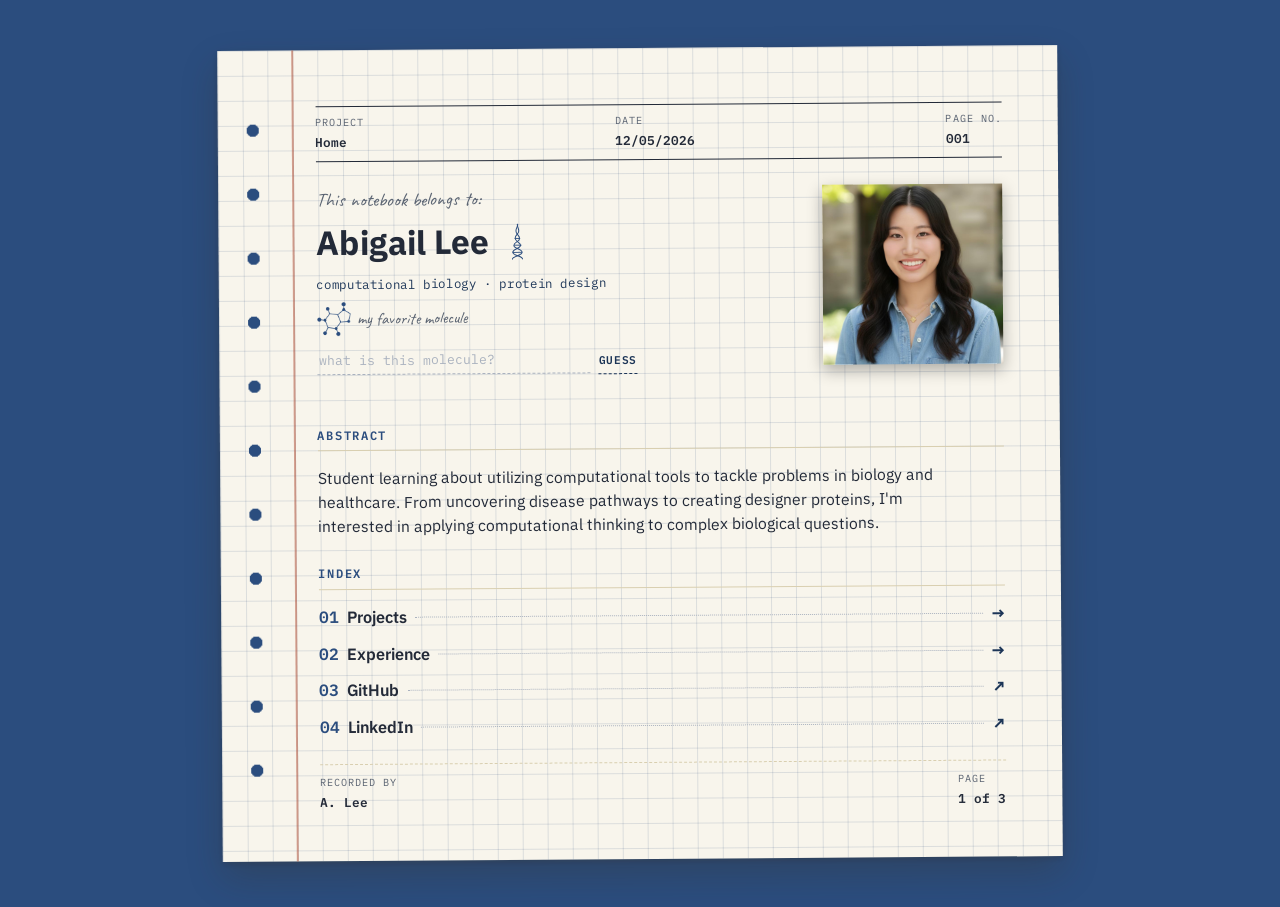
==== commit 14c6232a: "Formatting changes, color palette change, user interaction add-on" ====
--- a/index.html
+++ b/index.html
@@ -14,19 +14,25 @@
   <div class="notebook-wrap">
     <div class="notebook">
       <div class="notebook-meta">
-        <div><span class="meta-label">Project</span><span class="meta-value">Abigail Lee</span></div>
+        <div><span class="meta-label">Project</span><span class="meta-value">Home</span></div>
         <div><span class="meta-label">Date</span><span class="meta-value" id="lab-date">--/--/----</span></div>
         <div><span class="meta-label">Page No.</span><span class="meta-value">001</span></div>
       </div>
 
       <img class="stamp-photo" src="images/headshot.jpg" alt="Abigail Lee">
 
+      <p class="belongs-to">This notebook belongs to:</p>
       <div class="notebook-title-row">
         <h1 class="notebook-title">Abigail Lee</h1>
-        <img class="title-icon" src="images/dna.png" alt="DNA helix">
+        <img class="title-icon" src="images/dna-sketch.svg" alt="DNA helix">
       </div>
       <p class="notebook-tagline">computational biology &middot; protein design</p>
-      <p class="fact-line"><img src="images/caffeine.jpg" alt="Caffeine molecule"> fueled by caffeine</p>
+      <p class="fact-line"><img src="images/caffeine-recolor.png" alt="Mystery molecule"> my favorite molecule</p>
+      <form class="molecule-inline" id="molecule-form">
+        <input type="text" class="molecule-inline__input" id="molecule-input" placeholder="what is this molecule?" autocomplete="off" aria-label="What is this molecule?">
+        <button type="submit" class="molecule-inline__submit">Guess</button>
+      </form>
+      <p class="molecule-inline__feedback" id="molecule-feedback" aria-live="polite"></p>
 
       <p class="section-label">Abstract</p>
       <p class="notebook-text">
@@ -74,5 +80,7 @@
     var now = new Date();
     document.getElementById('lab-date').textContent = now.toLocaleDateString('en-US', { month: '2-digit', day: '2-digit', year: 'numeric' });
   </script>
+  <script src="js/transitions.js"></script>
+  <script src="js/molecule-guess.js"></script>
 </body>
 </html>
--- a/css/main.css
+++ b/css/main.css
@@ -8,17 +8,17 @@
 }
 
 :root {
-  --page-bg: #ddc7a0;
-  --page-bg-2: #cbb081;
-  --paper: #ffffff;
-  --grid-line: rgba(139, 94, 42, 0.12);
+  --page-bg: #2b4d7e;
+  --page-bg-2: #1c3557;
+  --paper: #f8f5ec;
+  --grid-line: rgba(43, 77, 126, 0.14);
   --margin-line: #b5573f;
-  --ink: #2b1d12;
-  --ink-soft: #7a6248;
-  --ink-faint: #c9b592;
-  --rule: #ddceac;
-  --amber: #b8721d;
-  --amber-dark: #8a5615;
+  --ink: #232a38;
+  --ink-soft: #5b6472;
+  --ink-faint: #aab2bf;
+  --rule: #d9cfb0;
+  --amber: #2b4d7e;
+  --amber-dark: #1c3557;
   --shadow: 0 16px 36px rgba(59, 40, 15, 0.22), 0 2px 6px rgba(59, 40, 15, 0.16);
 }
 
@@ -29,28 +29,48 @@
 
 body {
   font-family: "IBM Plex Sans", -apple-system, BlinkMacSystemFont, "Segoe UI", sans-serif;
-  background:
-    radial-gradient(circle at 18% 12%, rgba(255, 255, 255, 0.3) 0%, transparent 45%),
-    radial-gradient(circle at 85% 88%, rgba(59, 40, 15, 0.12) 0%, transparent 50%),
-    linear-gradient(160deg, var(--page-bg) 0%, var(--page-bg-2) 100%);
+  background: var(--page-bg);
   color: var(--ink);
   line-height: 1.55;
   -webkit-font-smoothing: antialiased;
   min-height: 100vh;
-  padding: 3rem 1rem 4rem;
+  padding: 3rem 1rem;
   display: flex;
   justify-content: center;
+  align-items: center;
 }
 
 .mono {
   font-family: "IBM Plex Mono", ui-monospace, SFMono-Regular, monospace;
 }
 
+@media (prefers-reduced-motion: no-preference) {
+  body {
+    animation: page-fade-in 0.35s ease both;
+  }
+
+  body.is-leaving {
+    opacity: 0;
+    transition: opacity 0.22s ease;
+  }
+
+  @keyframes page-fade-in {
+    from {
+      opacity: 0;
+      transform: translateY(6px);
+    }
+    to {
+      opacity: 1;
+      transform: translateY(0);
+    }
+  }
+}
+
 /* ----- notebook shell ----- */
 
 .notebook-wrap {
   width: 100%;
-  max-width: 760px;
+  max-width: 840px;
 }
 
 .notebook {
@@ -59,8 +79,8 @@
   background-image:
     linear-gradient(var(--grid-line) 1px, transparent 1px),
     linear-gradient(90deg, var(--grid-line) 1px, transparent 1px);
-  background-size: 24px 24px;
-  padding: 3.25rem 3.25rem 2.75rem 5.75rem;
+  background-size: 25px 25px;
+  padding: 3.5rem 3.5rem 3rem 6.1rem;
   box-shadow: var(--shadow);
   transform: rotate(-0.4deg);
 }
@@ -148,6 +168,13 @@
 
 /* ----- title ----- */
 
+.belongs-to {
+  font-family: "Caveat", cursive;
+  font-size: 1.2rem;
+  color: var(--ink-soft);
+  margin-bottom: 0.1rem;
+}
+
 .notebook-title-row {
   display: flex;
   align-items: center;
@@ -193,7 +220,6 @@
 .margin-note img {
   width: 100%;
   display: block;
-  filter: sepia(0.25) contrast(1.02);
 }
 
 .margin-note span {
@@ -219,7 +245,85 @@
   width: 34px;
   height: 34px;
   object-fit: contain;
-  filter: sepia(0.25) contrast(1.02);
+}
+
+/* ----- molecule guess (inline) ----- */
+
+.molecule-inline {
+  display: flex;
+  align-items: center;
+  gap: 0.5rem;
+  max-width: 320px;
+  margin-top: 0.6rem;
+}
+
+.molecule-inline__input {
+  flex: 1;
+  min-width: 0;
+  font-family: "IBM Plex Mono", monospace;
+  font-size: 0.82rem;
+  color: var(--ink);
+  background: transparent;
+  border: none;
+  border-bottom: 1.5px dashed var(--ink-faint);
+  padding: 0.35rem 0.1rem;
+}
+
+.molecule-inline__input::placeholder {
+  color: var(--ink-faint);
+}
+
+.molecule-inline__input:focus-visible {
+  outline: none;
+  border-color: var(--amber);
+}
+
+.molecule-inline__submit {
+  font-family: "IBM Plex Mono", monospace;
+  font-size: 0.7rem;
+  font-weight: 600;
+  text-transform: uppercase;
+  letter-spacing: 0.06em;
+  color: var(--amber-dark);
+  background: none;
+  border: none;
+  border-bottom: 1px dashed var(--amber-dark);
+  padding: 0.3rem 0;
+  flex-shrink: 0;
+}
+
+.molecule-inline__submit:hover,
+.molecule-inline__submit:focus-visible {
+  color: var(--ink);
+  border-color: var(--ink);
+}
+
+.molecule-inline__feedback {
+  min-height: 1.2rem;
+  font-family: "Caveat", cursive;
+  font-size: 1.05rem;
+  color: var(--ink-soft);
+  margin-top: 0.35rem;
+}
+
+.molecule-inline__feedback.is-correct {
+  color: var(--amber-dark);
+}
+
+.molecule-inline__feedback.is-wrong {
+  color: var(--margin-line);
+}
+
+.molecule-inline__link {
+  color: var(--amber-dark);
+  text-decoration: none;
+  border-bottom: 1px dashed var(--amber-dark);
+}
+
+.molecule-inline__link:hover,
+.molecule-inline__link:focus-visible {
+  color: var(--ink);
+  border-color: var(--ink);
 }
 
 .stamp-photo {
@@ -258,6 +362,20 @@
   max-width: 62ch;
 }
 
+/* ----- log columns (experience page) ----- */
+
+.log-columns {
+  display: grid;
+  grid-template-columns: 1fr 1fr;
+  column-gap: 2.2rem;
+  align-items: start;
+  margin-top: 1.1rem;
+}
+
+.log-columns .section-label {
+  margin-top: 0;
+}
+
 /* ----- index / item list ----- */
 
 .notebook-index,
@@ -365,6 +483,10 @@
     left: 0.85rem;
   }
 
+  .belongs-to {
+    font-size: 1rem;
+  }
+
   .notebook-title {
     font-size: 1.5rem;
   }
@@ -390,4 +512,14 @@
   .title-icon {
     width: 30px;
   }
-}
+
+  .log-columns {
+    grid-template-columns: 1fr;
+    row-gap: 1.5rem;
+  }
+
+  .log-column + .log-column .section-label {
+    margin-top: 0.5rem;
+  }
+
+}
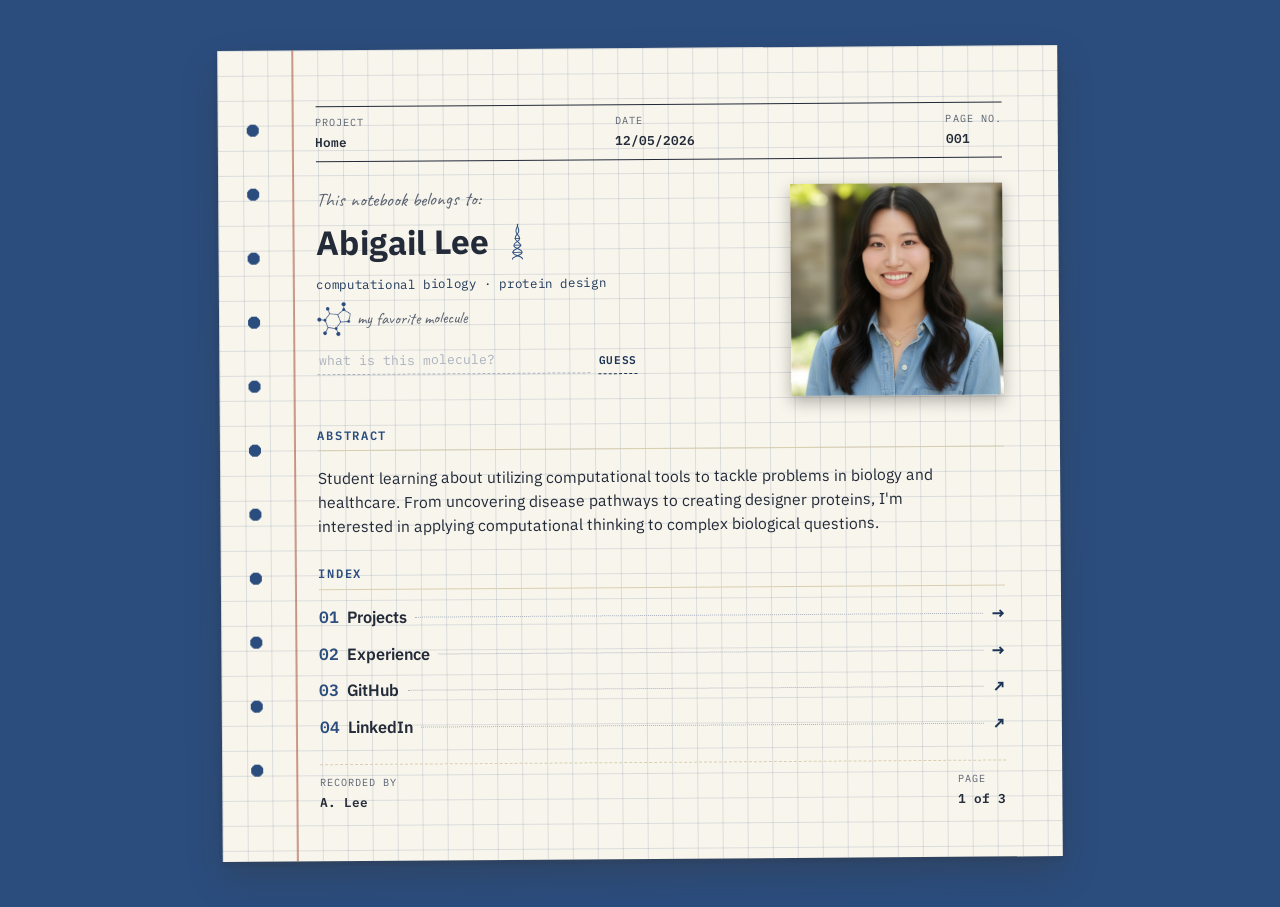
==== commit 873730dc: "Headshot reformat" ====
--- a/index.html
+++ b/index.html
@@ -19,20 +19,23 @@
         <div><span class="meta-label">Page No.</span><span class="meta-value">001</span></div>
       </div>
 
-      <img class="stamp-photo" src="images/headshot.jpg" alt="Abigail Lee">
-
-      <p class="belongs-to">This notebook belongs to:</p>
-      <div class="notebook-title-row">
-        <h1 class="notebook-title">Abigail Lee</h1>
-        <img class="title-icon" src="images/dna-sketch.svg" alt="DNA helix">
+      <div class="header-row">
+        <img class="stamp-photo" src="images/headshot.jpg" alt="Abigail Lee">
+        <div class="header-text">
+          <p class="belongs-to">This notebook belongs to:</p>
+          <div class="notebook-title-row">
+            <h1 class="notebook-title">Abigail Lee</h1>
+            <img class="title-icon" src="images/dna-sketch.svg" alt="DNA helix">
+          </div>
+          <p class="notebook-tagline">computational biology &middot; protein design</p>
+          <p class="fact-line"><img src="images/caffeine-recolor.png" alt="Mystery molecule"> my favorite molecule</p>
+          <form class="molecule-inline" id="molecule-form">
+            <input type="text" class="molecule-inline__input" id="molecule-input" placeholder="what is this molecule?" autocomplete="off" aria-label="What is this molecule?">
+            <button type="submit" class="molecule-inline__submit">Guess</button>
+          </form>
+          <p class="molecule-inline__feedback" id="molecule-feedback" aria-live="polite"></p>
+        </div>
       </div>
-      <p class="notebook-tagline">computational biology &middot; protein design</p>
-      <p class="fact-line"><img src="images/caffeine-recolor.png" alt="Mystery molecule"> my favorite molecule</p>
-      <form class="molecule-inline" id="molecule-form">
-        <input type="text" class="molecule-inline__input" id="molecule-input" placeholder="what is this molecule?" autocomplete="off" aria-label="What is this molecule?">
-        <button type="submit" class="molecule-inline__submit">Guess</button>
-      </form>
-      <p class="molecule-inline__feedback" id="molecule-feedback" aria-live="polite"></p>
 
       <p class="section-label">Abstract</p>
       <p class="notebook-text">
--- a/css/main.css
+++ b/css/main.css
@@ -326,13 +326,26 @@
   border-color: var(--ink);
 }
 
+.header-row {
+  display: flex;
+  align-items: center;
+  justify-content: space-between;
+  gap: 1.6rem;
+}
+
+.header-text {
+  order: 0;
+  min-width: 0;
+  flex: 1;
+}
+
 .stamp-photo {
-  float: right;
-  width: 180px;
-  height: 180px;
+  order: 1;
+  flex-shrink: 0;
+  width: 212px;
+  height: 212px;
   object-fit: cover;
   object-position: center 22%;
-  margin: 0.1rem 0 0.6rem 1.5rem;
   box-shadow: 0 6px 16px rgba(0, 0, 0, 0.3);
 }
 
@@ -504,9 +517,19 @@
     font-size: 0.88rem;
   }
 
+  .header-row {
+    display: block;
+  }
+
+  .header-text {
+    min-width: 0;
+  }
+
   .stamp-photo {
+    float: right;
     width: 68px;
     height: 68px;
+    margin: 0.1rem 0 0.6rem 1.5rem;
   }
 
   .title-icon {
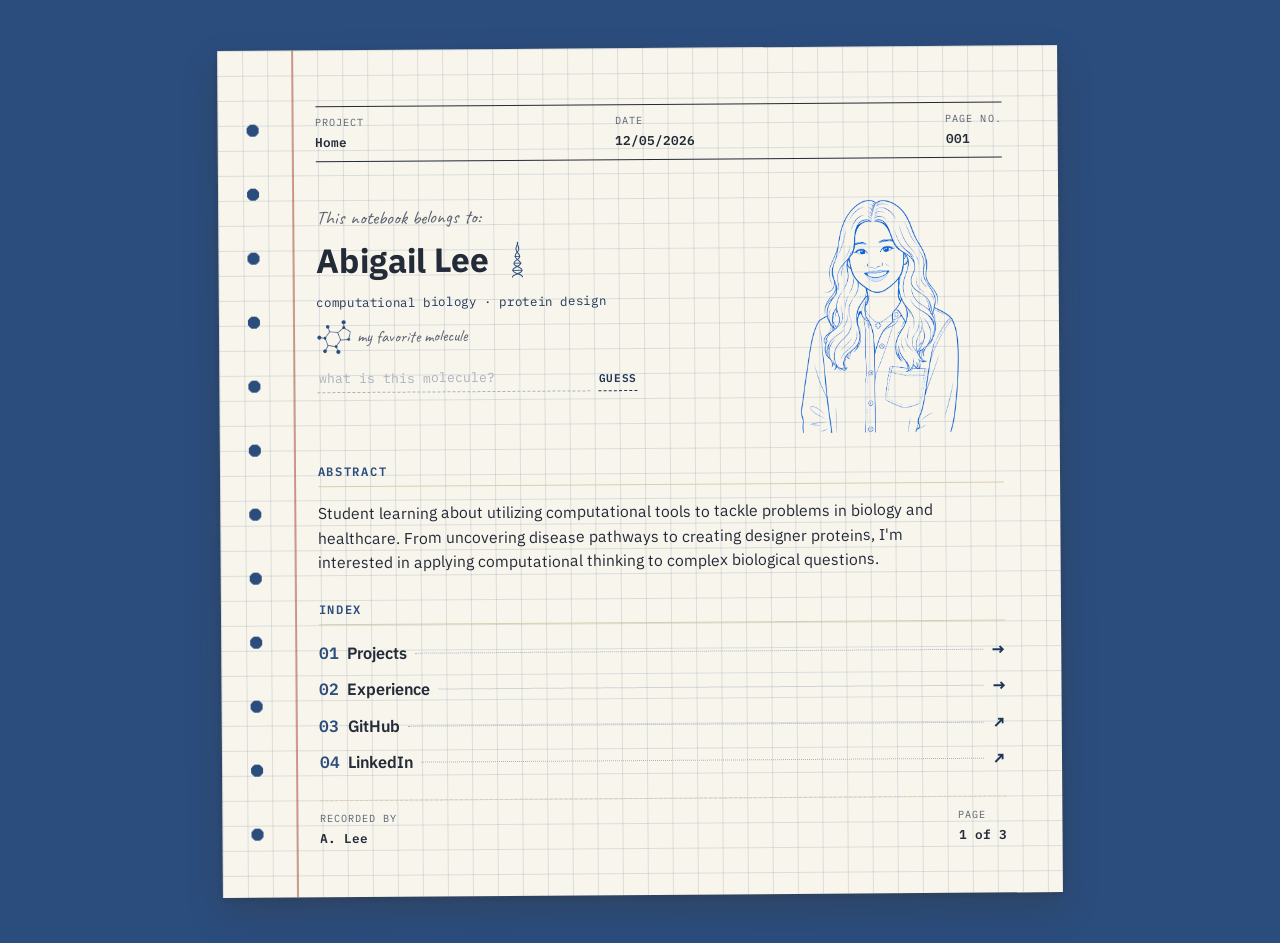
==== commit 7c79dd3c: "Headshot replace" ====
--- a/index.html
+++ b/index.html
@@ -20,7 +20,7 @@
       </div>
 
       <div class="header-row">
-        <img class="stamp-photo" src="images/headshot.jpg" alt="Abigail Lee">
+        <img class="stamp-photo" src="images/headshot-illustration.png" alt="Abigail Lee">
         <div class="header-text">
           <p class="belongs-to">This notebook belongs to:</p>
           <div class="notebook-title-row">
--- a/css/main.css
+++ b/css/main.css
@@ -342,11 +342,10 @@
 .stamp-photo {
   order: 1;
   flex-shrink: 0;
-  width: 212px;
-  height: 212px;
-  object-fit: cover;
-  object-position: center 22%;
-  box-shadow: 0 6px 16px rgba(0, 0, 0, 0.3);
+  width: 250px;
+  height: 250px;
+  object-fit: contain;
+  object-position: center top;
 }
 
 /* ----- section content ----- */
@@ -527,8 +526,10 @@
 
   .stamp-photo {
     float: right;
-    width: 68px;
-    height: 68px;
+    width: 82px;
+    height: 82px;
+    object-fit: contain;
+    object-position: center top;
     margin: 0.1rem 0 0.6rem 1.5rem;
   }
 
